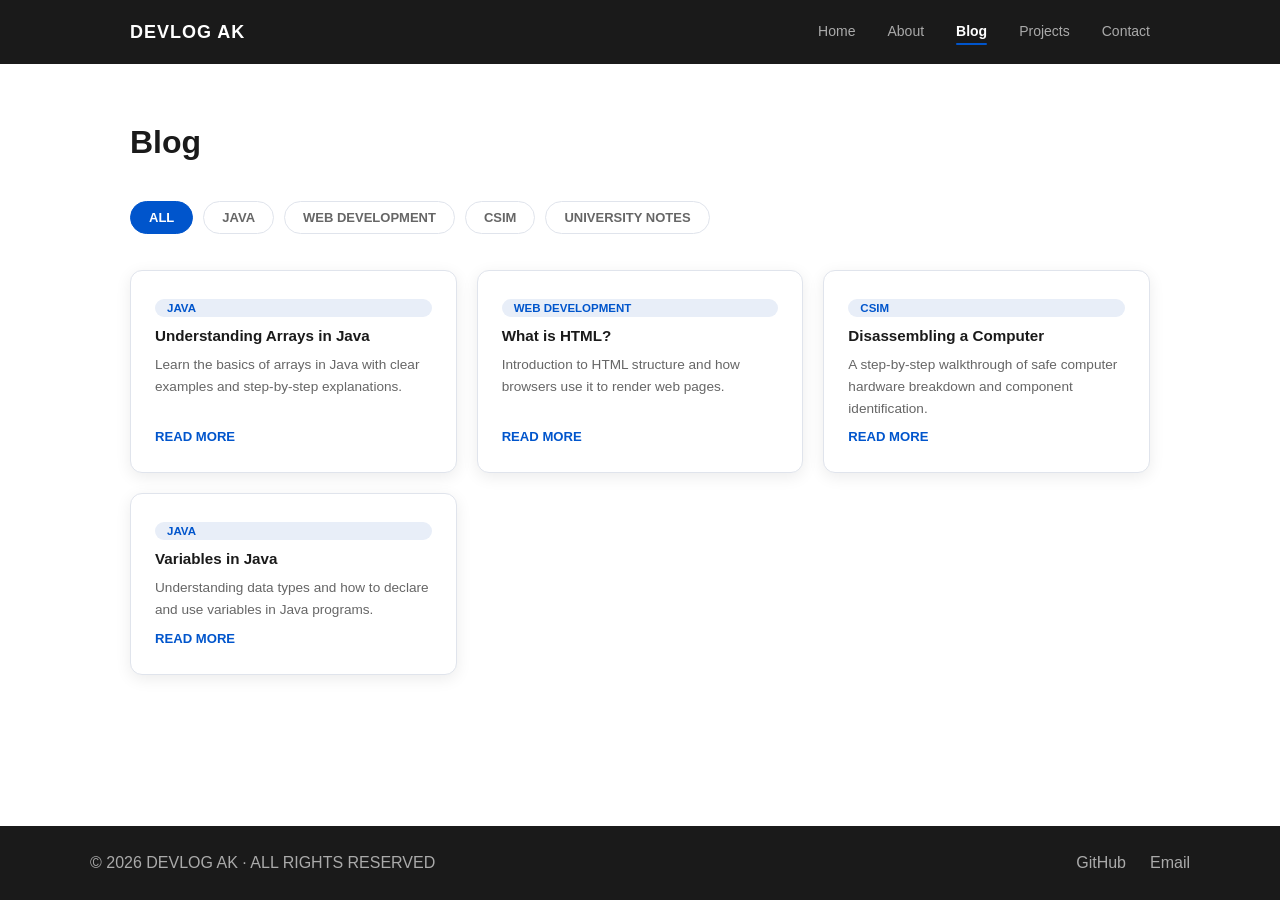
==== blog.html @ 582ebfd8 "Updates" ====
<!DOCTYPE html>
<html lang="en">
<head>
  <meta charset="UTF-8">
  <meta name="viewport" content="width=device-width, initial-scale=1">
  <title>Blog – DevLog AK</title>
  <link href="style.css" rel="stylesheet">
</head>

<body>
<div class="page-wrapper">

  <!-- NAVBAR -->
  <header>
    <div class="nav-inner">
      <span class="logo">DEVLOG AK</span>
      <nav>
        <a href="index.html">Home</a>
        <a href="about.html">About</a>
        <a href="blog.html" class="active">Blog</a>
        <a href="projects.html">Projects</a>
        <a href="contact.html">Contact</a>
      </nav>
    </div>
  </header>

  <!-- MAIN -->
  <main>
    <div class="content">

      <h2 class="section-title">Blog</h2>

      <!-- FILTER BUTTONS -->
      <div class="category-filters">
        <button class="category-btn active" data-category="all">ALL</button>
        <button class="category-btn" data-category="java">JAVA</button>
        <button class="category-btn" data-category="web">WEB DEVELOPMENT</button>
        <button class="category-btn" data-category="csim">CSIM</button>
        <button class="category-btn" data-category="notes">UNIVERSITY NOTES</button>
      </div>

      <!-- BLOG CARDS -->
      <div class="cards-grid">

        <div class="card" data-category="java">
          <span class="tag">JAVA</span>
          <h5>Understanding Arrays in Java</h5>
          <p>Learn the basics of arrays in Java with clear examples and step-by-step explanations.</p>
          <a href="#" class="read-more">READ MORE</a>
        </div>

        <div class="card" data-category="web">
          <span class="tag">WEB DEVELOPMENT</span>
          <h5>What is HTML?</h5>
          <p>Introduction to HTML structure and how browsers use it to render web pages.</p>
          <a href="#" class="read-more">READ MORE</a>
        </div>

        <div class="card" data-category="csim">
          <span class="tag">CSIM</span>
          <h5>Disassembling a Computer</h5>
          <p>A step-by-step walkthrough of safe computer hardware breakdown and component identification.</p>
          <a href="#" class="read-more">READ MORE</a>
        </div>

        <div class="card" data-category="java">
          <span class="tag">JAVA</span>
          <h5>Variables in Java</h5>
          <p>Understanding data types and how to declare and use variables in Java programs.</p>
          <a href="#" class="read-more">READ MORE</a>
        </div>

      </div>

    </div>
  </main>

  <!-- FOOTER -->
  <footer>
    <div class="footer-inner">
      <span>© 2026 DEVLOG AK · ALL RIGHTS RESERVED</span>
      <div class="footer-links">
        <a href="https://github.com/AmeltonramsGit5" target="_blank">GitHub</a>
        <a href="mailto:ameltonkenalesamang5@gmail.com">Email</a>
      </div>
    </div>
  </footer>

</div>

<script>
  // Filter buttons → show/hide cards by category
  const buttons = document.querySelectorAll('.category-btn');
  const cards   = document.querySelectorAll('.cards-grid .card');

  buttons.forEach(btn => {
    btn.addEventListener('click', () => {
      // update active button
      buttons.forEach(b => b.classList.remove('active'));
      btn.classList.add('active');

      const selected = btn.dataset.category;

      cards.forEach(card => {
        if (selected === 'all' || card.dataset.category === selected) {
          card.style.display = 'flex';
        } else {
          card.style.display = 'none';
        }
      });
    });
  });
</script>

</body>
</html>
---- style.css ----
/* ── RESET ── */
*, *::before, *::after {
  margin: 0;
  padding: 0;
  box-sizing: border-box;
}

/* ── CSS VARIABLES ── */
:root {
  --accent: #0055cc;
  --accent-hover: #003fa3;
  --text: #1a1a1a;
  --muted: #666;
  --light-bg: #f4f6f9;
  --border: #e0e4ec;
  --white: #ffffff;
  --nav-height: 64px;
}

/* ── BASE ── */
html,
body {
  height: 100%;
  overflow: hidden;
}

body {
  font-family: 'Segoe UI', Tahoma, Geneva, Verdana, sans-serif;
  background: var(--white);
  color: var(--text);
  height: 100vh;
  display: flex;
  flex-direction: column;
}

/* ── PAGE SHELL ── */
.page-wrapper {
  display: flex;
  flex-direction: column;
  height: 100vh;
  overflow: hidden;
}

main {
  flex: 1;
  overflow-y: auto;
}

/* ── HEADER / NAVBAR ── */
header {
  width: 100%;
  height: var(--nav-height);
  background: var(--text);
  display: flex;
  align-items: center;
  flex-shrink: 0;
  z-index: 100;
}

.nav-inner {
  max-width: 1100px;
  width: 100%;
  margin: 0 auto;
  padding: 0 40px;
  display: flex;
  justify-content: space-between;
  align-items: center;
}

.logo {
  font-weight: 800;
  font-size: 18px;
  letter-spacing: 1px;
  color: #fff;
  text-decoration: none;
}

nav {
  display: flex;
  gap: 32px;
  align-items: center;
}

nav a {
  text-decoration: none;
  color: #aaa;
  font-size: 14px;
  font-weight: 500;
  transition: color 0.2s;
  position: relative;
  padding-bottom: 2px;
}

nav a:hover {
  color: #fff;
}

nav a.active {
  color: #fff;
  font-weight: 700;
}

nav a.active::after {
  content: '';
  position: absolute;
  bottom: -4px;
  left: 0;
  right: 0;
  height: 2px;
  background: var(--accent);
  border-radius: 2px;
}

/* ── CONTENT WRAPPER ── */
.content {
  max-width: 1100px;
  width: 100%;
  margin: 0 auto;
  padding: 60px 40px;
}

.section-title {
  font-size: 2rem;
  font-weight: 800;
  margin-bottom: 40px;
}

/* ── HERO ── */
.hero {
  padding: 90px 40px 80px;
  max-width: 1100px;
  margin: 0 auto;
}

.hero h1 {
  font-size: 3rem;
  font-weight: 800;
  line-height: 1.15;
  margin-bottom: 10px;
}

.hero .author {
  color: var(--accent);
  font-size: 1.1rem;
  font-weight: 600;
  margin-bottom: 16px;
}

.hero p {
  color: var(--muted);
  font-size: 1rem;
  max-width: 500px;
  margin-bottom: 28px;
  line-height: 1.7;
}

.btn-primary {
  display: inline-block;
  padding: 12px 28px;
  background: var(--accent);
  color: #fff;
  text-decoration: none;
  font-weight: 700;
  font-size: 14px;
  border-radius: 6px;
  transition: background 0.2s;
}

.btn-primary:hover {
  background: var(--accent-hover);
}

/* ── SECTION STRIP ── */
.section-strip {
  background: var(--light-bg);
  padding: 60px 40px;
}

.section-strip-inner {
  max-width: 1100px;
  margin: 0 auto;
}

.section-strip h2 {
  font-size: 1rem;
  font-weight: 700;
  margin-bottom: 28px;
  text-transform: uppercase;
  letter-spacing: 1.5px;
  color: var(--muted);
}

/* ── CARDS GRID ── */
.cards-grid {
  display: grid;
  grid-template-columns: repeat(auto-fill, minmax(280px, 1fr));
  gap: 20px;
}

.card {
  background: var(--white);
  border-radius: 12px;
  padding: 28px 24px;
  display: flex;
  flex-direction: column;
  gap: 10px;
  box-shadow: 0 4px 16px rgba(0,0,0,0.08);
  border: 1px solid var(--border);
  transition: 0.2s;
}

.card:hover {
  box-shadow: 0 10px 32px rgba(0,0,0,0.12);
  transform: translateY(-3px);
}

.card-icon {
  font-size: 26px;
}

.card h5 {
  font-size: 0.95rem;
  font-weight: 700;
}

.card p {
  color: var(--muted);
  font-size: 0.85rem;
  flex: 1;
  line-height: 1.6;
}

.card .read-more {
  color: var(--accent);
  text-decoration: none;
  font-size: 0.82rem;
  font-weight: 700;
}

.card .read-more:hover {
  text-decoration: underline;
}

/* ── TAGS ── */
.tag {
  display: inline-block;
  padding: 3px 12px;
  font-size: 0.72rem;
  font-weight: 700;
  border-radius: 20px;
  background: #e8eef8;
  color: var(--accent);
}

.tech-tags {
  display: flex;
  flex-wrap: wrap;
  gap: 6px;
  margin-top: 4px;
}

/* ── FILTERS ── */
.category-filters {
  display: flex;
  gap: 10px;
  flex-wrap: wrap;
  margin-bottom: 36px;
}

.category-btn {
  padding: 8px 18px;
  border: 1.5px solid var(--border);
  background: var(--white);
  cursor: pointer;
  font-size: 13px;
  font-weight: 600;
  border-radius: 20px;
  color: var(--muted);
}

.category-btn:hover {
  border-color: var(--accent);
  color: var(--accent);
}

.category-btn.active {
  background: var(--accent);
  color: #fff;
  border-color: var(--accent);
}

/* ── ABOUT ── */
.profile-row {
  display: flex;
  align-items: center;
  gap: 36px;
  margin-bottom: 48px;
  padding: 36px;
  background: var(--light-bg);
  border-radius: 14px;
}

.avatar-circle {
  width: 110px;
  height: 110px;
  border-radius: 50%;
  overflow: hidden;
  flex-shrink: 0;
  background: var(--border);
}

.avatar-circle img {
  width: 100%;
  height: 100%;
  object-fit: cover;
}

.bio-name {
  font-size: 1.4rem;
  font-weight: 800;
}

.bio-role {
  color: var(--accent);
  font-weight: 600;
  margin-bottom: 10px;
}

.bio-desc,
.skills-list {
  color: var(--muted);
  line-height: 1.7;
}

/* ── CONTACT ── */
.contact-wrapper {
  display: grid;
  grid-template-columns: 1fr 1fr;
  gap: 60px;
}

.contact-form {
  background: var(--light-bg);
  padding: 32px;
  border-radius: 14px;
  display: flex;
  flex-direction: column;
  gap: 18px;
}

input,
textarea {
  width: 100%;
  padding: 12px 14px;
  border: 1.5px solid var(--border);
  border-radius: 8px;
  font-family: inherit;
}

input:focus,
textarea:focus {
  outline: none;
  border-color: var(--accent);
}

.submit-btn {
  padding: 13px;
  background: var(--accent);
  color: #fff;
  border: none;
  border-radius: 8px;
  cursor: pointer;
  font-weight: 700;
}

.submit-btn:hover {
  background: var(--accent-hover);
}

/* ── FOOTER ── */
footer {
  background: var(--text);
  color: #aaa;
  padding: 28px 40px;
  flex-shrink: 0;
}

.footer-inner {
  max-width: 1100px;
  margin: 0 auto;
  display: flex;
  justify-content: space-between;
  flex-wrap: wrap;
  gap: 12px;
}

.footer-links {
  display: flex;
  gap: 24px;
}

.footer-links a {
  text-decoration: none;
  color: #aaa;
}

.footer-links a:hover {
  color: #fff;
}

/* ── RESPONSIVE ── */
@media (max-width: 768px) {
  .nav-inner {
    padding: 0 20px;
  }

  nav {
    gap: 14px;
  }

  nav a {
    font-size: 13px;
  }

  .hero {
    padding: 50px 20px;
  }

  .hero h1 {
    font-size: 2rem;
  }

  .content {
    padding: 40px 20px;
  }

  .section-strip {
    padding: 40px 20px;
  }

  .cards-grid,
  .contact-wrapper {
    grid-template-columns: 1fr;
  }

  .profile-row,
  .footer-inner,
  header {
    flex-direction: column;
    align-items: flex-start;
    gap: 16px;
  }

  footer {
    padding: 24px 20px;
  }
}
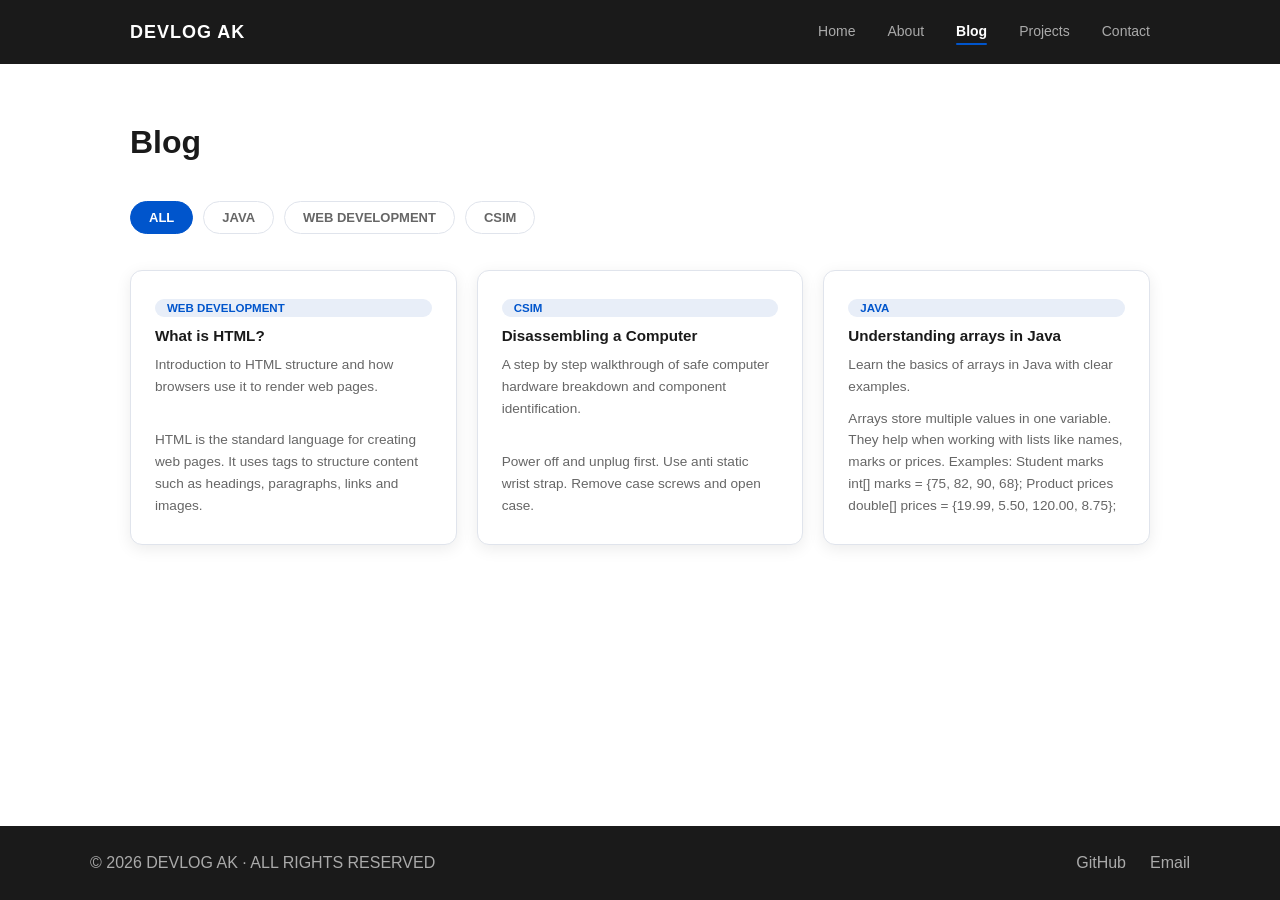
==== commit 778165bb: "update blog filter system and add script.js" ====
--- a/blog.html
+++ b/blog.html
@@ -32,42 +32,57 @@
 
       <!-- FILTER BUTTONS -->
       <div class="category-filters">
-        <button class="category-btn active" data-category="all">ALL</button>
-        <button class="category-btn" data-category="java">JAVA</button>
-        <button class="category-btn" data-category="web">WEB DEVELOPMENT</button>
-        <button class="category-btn" data-category="csim">CSIM</button>
-        <button class="category-btn" data-category="notes">UNIVERSITY NOTES</button>
+        <button class="category-btn active" data-filter="all">ALL</button>
+        <button class="category-btn" data-filter="java">JAVA</button>
+        <button class="category-btn" data-filter="web">WEB DEVELOPMENT</button>
+        <button class="category-btn" data-filter="csim">CSIM</button>
       </div>
 
       <!-- BLOG CARDS -->
       <div class="cards-grid">
 
-        <div class="card" data-category="java">
-          <span class="tag">JAVA</span>
-          <h5>Understanding Arrays in Java</h5>
-          <p>Learn the basics of arrays in Java with clear examples and step-by-step explanations.</p>
-          <a href="#" class="read-more">READ MORE</a>
-        </div>
-
         <div class="card" data-category="web">
           <span class="tag">WEB DEVELOPMENT</span>
           <h5>What is HTML?</h5>
           <p>Introduction to HTML structure and how browsers use it to render web pages.</p>
-          <a href="#" class="read-more">READ MORE</a>
+          <div class="extra-content">
+            <p>
+              HTML is the standard language for creating web pages.
+              It uses tags to structure content such as headings, paragraphs, links and images.
+            </p>
+          </div>
         </div>
 
         <div class="card" data-category="csim">
           <span class="tag">CSIM</span>
           <h5>Disassembling a Computer</h5>
-          <p>A step-by-step walkthrough of safe computer hardware breakdown and component identification.</p>
-          <a href="#" class="read-more">READ MORE</a>
+          <p>A step by step walkthrough of safe computer hardware breakdown and component identification.</p>
+          <div class="extra-content">
+            <p>
+              Power off and unplug first.
+              Use anti static wrist strap.
+              Remove case screws and open case.
+            </p>
+          </div>
         </div>
 
         <div class="card" data-category="java">
           <span class="tag">JAVA</span>
-          <h5>Variables in Java</h5>
-          <p>Understanding data types and how to declare and use variables in Java programs.</p>
-          <a href="#" class="read-more">READ MORE</a>
+          <h5>Understanding arrays in Java</h5>
+          <p>Learn the basics of arrays in Java with clear examples.</p>
+          <div class="extra-content">
+            <p>
+              Arrays store multiple values in one variable. 
+              They help when working with lists like names, marks or prices.
+
+              Examples:
+              Student marks
+              int[] marks = {75, 82, 90, 68};
+
+              Product prices
+              double[] prices = {19.99, 5.50, 120.00, 8.75};
+            </p>
+          </div>
         </div>
 
       </div>
@@ -87,30 +102,31 @@
   </footer>
 
 </div>
-
+<!-- INLINE JAVASCRIPT -->
 <script>
-  // Filter buttons → show/hide cards by category
   const buttons = document.querySelectorAll('.category-btn');
-  const cards   = document.querySelectorAll('.cards-grid .card');
+  const cards = document.querySelectorAll('.card');
 
   buttons.forEach(btn => {
     btn.addEventListener('click', () => {
-      // update active button
+
       buttons.forEach(b => b.classList.remove('active'));
       btn.classList.add('active');
 
-      const selected = btn.dataset.category;
+      const filter = btn.dataset.filter;
 
       cards.forEach(card => {
-        if (selected === 'all' || card.dataset.category === selected) {
+        const category = card.dataset.category;
+
+        if (filter === 'all' || filter === category) {
           card.style.display = 'flex';
         } else {
           card.style.display = 'none';
         }
       });
+
     });
   });
 </script>
-
 </body>
-</html>
+</html>
--- a/style.css
+++ b/style.css
@@ -454,4 +454,34 @@
   footer {
     padding: 24px 20px;
   }
+
+  .blog-card {
+    transition: 0.4s ease;
+    overflow: hidden;
+}
+
+.extra-content {
+    max-height: 0;
+    overflow: hidden;
+    opacity: 0;
+    transition: all 0.4s ease;
+}
+
+.blog-card.active .extra-content {
+    max-height: 300px;
+    opacity: 1;
+    margin-top: 15px;
+}
+
+.read-more {
+    cursor: pointer;
+    display: inline-block;
+    margin-top: 15px;
+    font-weight: 700;
+    color: #0057ff;
+    text-decoration: none;
+}
+.card .read-more:hover {
+text-decoration: underline;
+}
 }
